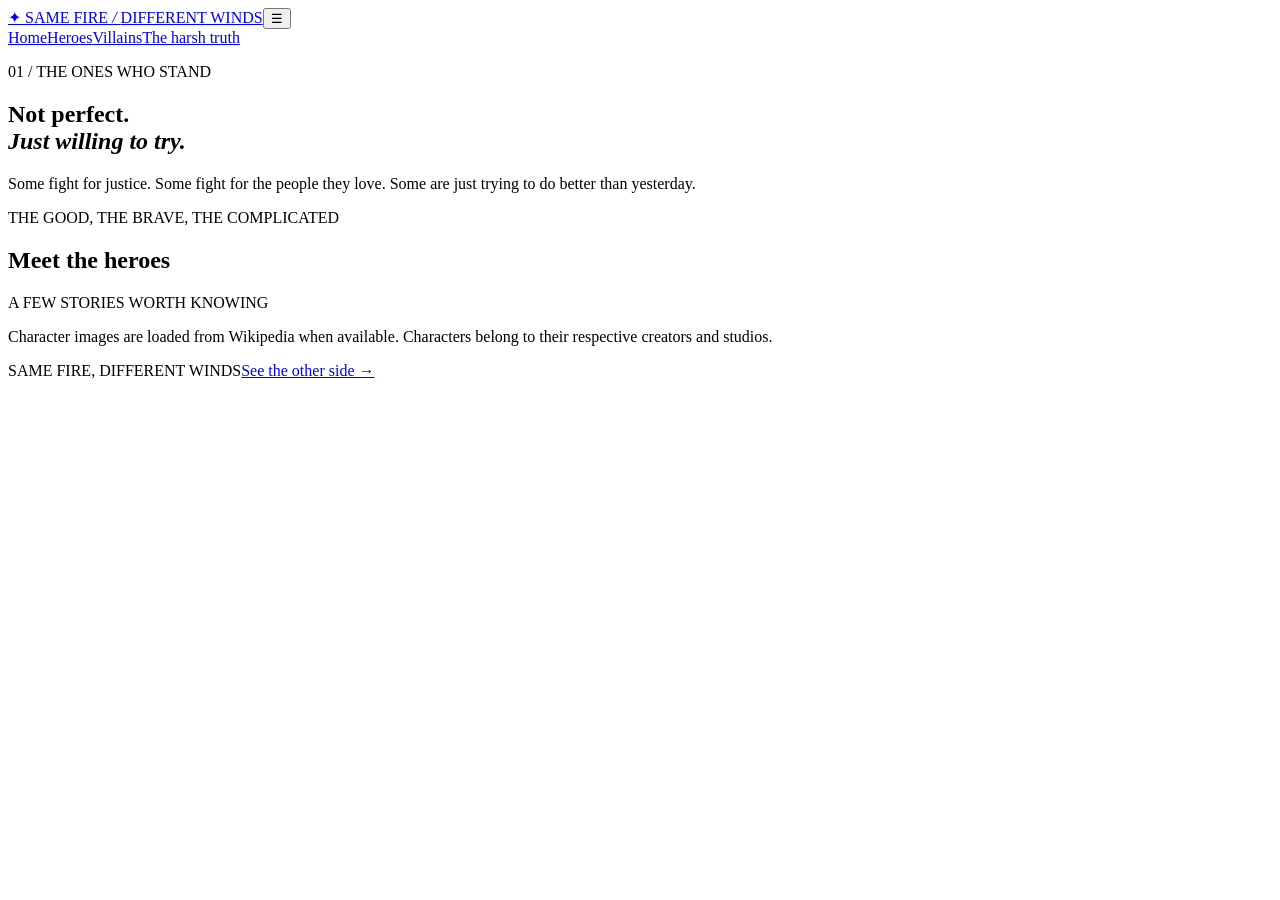
==== heroes.html @ 7c14b3ae "Build cinematic heroes, villains and truth website" ====
<!doctype html>
<html lang="en"><head><meta charset="utf-8"><meta name="viewport" content="width=device-width,initial-scale=1"><meta name="description" content="Meet the heroes and understand what drives them."><title>Heroes — Same Fire, Different Winds</title><link rel="stylesheet" href="styles.css"></head>
<body><header class="site-header"><a class="brand" href="index.html"><span class="brand-mark">✦</span> SAME FIRE <i> / </i> DIFFERENT WINDS</a><button class="menu-toggle" aria-label="Toggle menu" aria-expanded="false">☰</button><nav class="nav"><a href="index.html">Home</a><a class="active" href="heroes.html">Heroes</a><a href="villains.html">Villains</a><a href="truth.html">The harsh truth</a></nav></header>
<main><section class="page-hero heroes-theme"><p class="eyebrow">01 / THE ONES WHO STAND</p><h1>Not perfect.<br><em>Just willing to try.</em></h1><p>Some fight for justice. Some fight for the people they love. Some are just trying to do better than yesterday.</p></section>
<section class="catalog"><div class="catalog-top"><div><p class="eyebrow">THE GOOD, THE BRAVE, THE COMPLICATED</p><h2>Meet the heroes</h2></div><span class="catalog-count">A FEW STORIES WORTH KNOWING</span></div><div class="character-grid" id="hero-grid"></div><p class="image-note">Character images are loaded from Wikipedia when available. Characters belong to their respective creators and studios.</p></section></main>
<footer><span>SAME FIRE, DIFFERENT WINDS</span><a href="villains.html">See the other side →</a></footer><script src="script.js"></script></body></html>
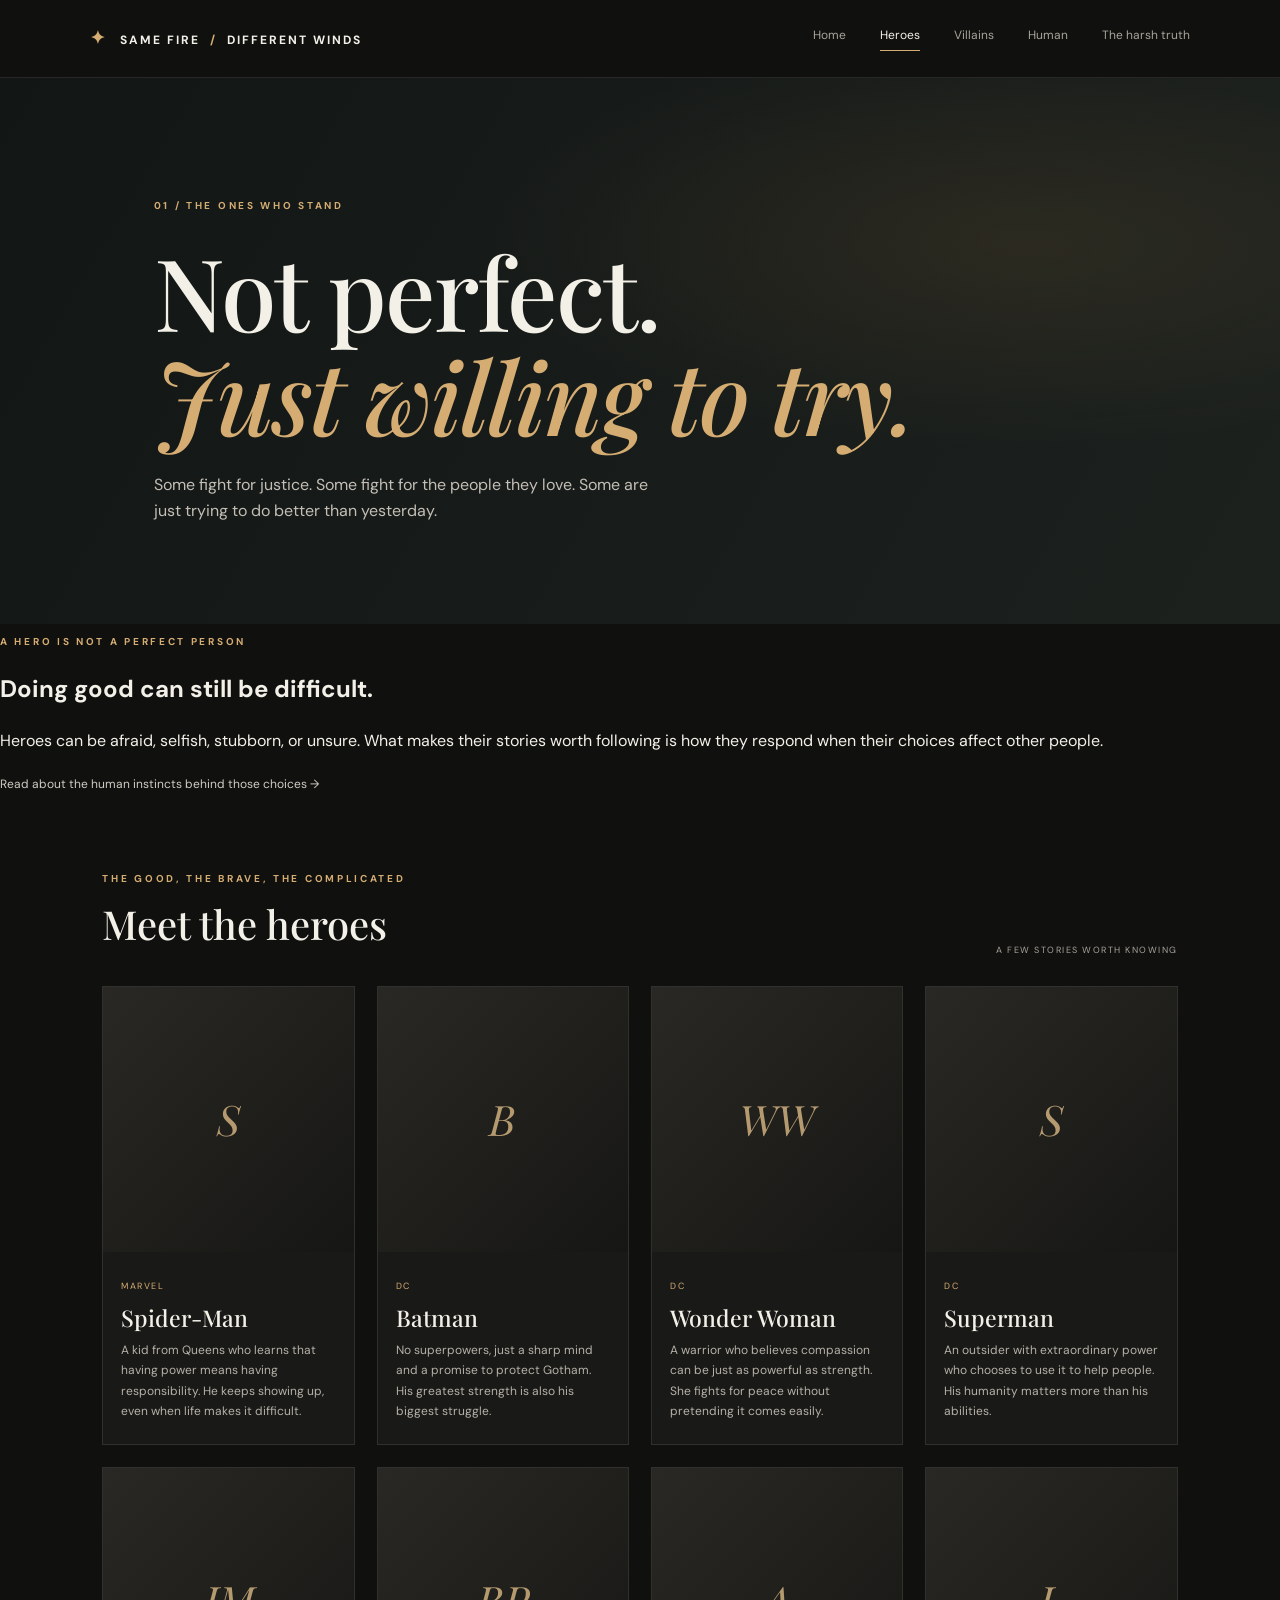
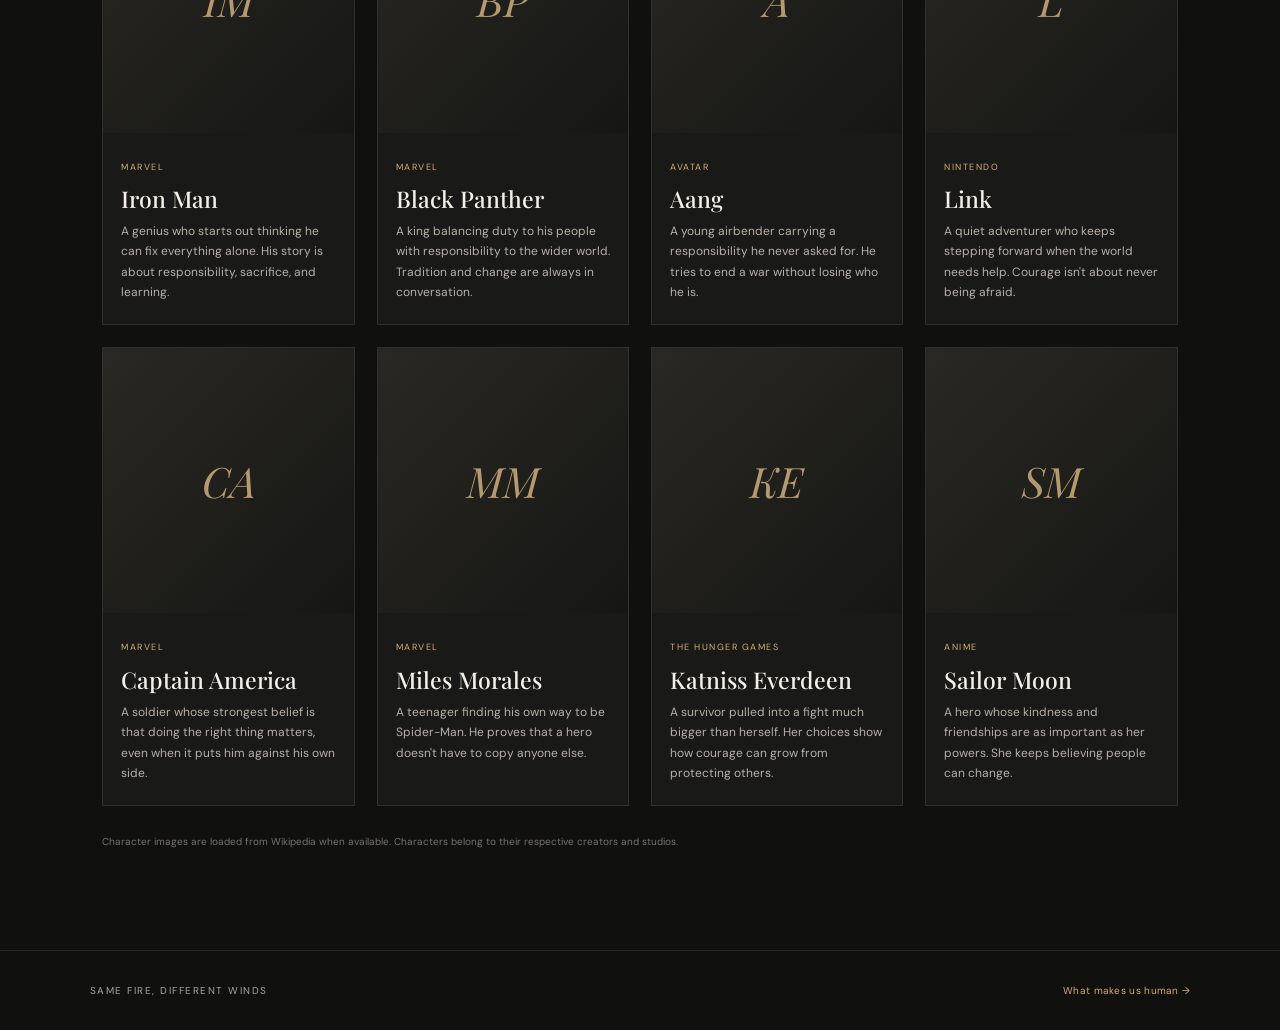
==== commit 91e1c1eb: "Expand heroes page and navigation" ====
--- a/heroes.html
+++ b/heroes.html
@@ -1,6 +1,6 @@
 <!doctype html>
 <html lang="en"><head><meta charset="utf-8"><meta name="viewport" content="width=device-width,initial-scale=1"><meta name="description" content="Meet the heroes and understand what drives them."><title>Heroes — Same Fire, Different Winds</title><link rel="stylesheet" href="styles.css"></head>
-<body><header class="site-header"><a class="brand" href="index.html"><span class="brand-mark">✦</span> SAME FIRE <i> / </i> DIFFERENT WINDS</a><button class="menu-toggle" aria-label="Toggle menu" aria-expanded="false">☰</button><nav class="nav"><a href="index.html">Home</a><a class="active" href="heroes.html">Heroes</a><a href="villains.html">Villains</a><a href="truth.html">The harsh truth</a></nav></header>
-<main><section class="page-hero heroes-theme"><p class="eyebrow">01 / THE ONES WHO STAND</p><h1>Not perfect.<br><em>Just willing to try.</em></h1><p>Some fight for justice. Some fight for the people they love. Some are just trying to do better than yesterday.</p></section>
+<body><header class="site-header"><a class="brand" href="index.html"><span class="brand-mark">✦</span> SAME FIRE <i> / </i> DIFFERENT WINDS</a><button class="menu-toggle" aria-label="Toggle menu" aria-expanded="false">☰</button><nav class="nav"><a href="index.html">Home</a><a class="active" href="heroes.html">Heroes</a><a href="villains.html">Villains</a><a href="human.html">Human</a><a href="truth.html">The harsh truth</a></nav></header>
+<main><section class="page-hero heroes-theme"><p class="eyebrow">01 / THE ONES WHO STAND</p><h1>Not perfect.<br><em>Just willing to try.</em></h1><p>Some fight for justice. Some fight for the people they love. Some are just trying to do better than yesterday.</p></section><section class="page-intro-note"><p class="eyebrow">A HERO IS NOT A PERFECT PERSON</p><h2>Doing good can still be difficult.</h2><p>Heroes can be afraid, selfish, stubborn, or unsure. What makes their stories worth following is how they respond when their choices affect other people.</p><a class="text-link" href="human.html">Read about the human instincts behind those choices →</a></section>
 <section class="catalog"><div class="catalog-top"><div><p class="eyebrow">THE GOOD, THE BRAVE, THE COMPLICATED</p><h2>Meet the heroes</h2></div><span class="catalog-count">A FEW STORIES WORTH KNOWING</span></div><div class="character-grid" id="hero-grid"></div><p class="image-note">Character images are loaded from Wikipedia when available. Characters belong to their respective creators and studios.</p></section></main>
-<footer><span>SAME FIRE, DIFFERENT WINDS</span><a href="villains.html">See the other side →</a></footer><script src="script.js"></script></body></html>+<footer><span>SAME FIRE, DIFFERENT WINDS</span><a href="human.html">What makes us human →</a></footer><script src="script.js"></script></body></html>
--- a/styles.css
+++ b/styles.css
@@ -0,0 +1,2 @@
+@import url('https://fonts.googleapis.com/css2?family=DM+Sans:wght@400;500;600;700&family=Playfair+Display:ital,wght@0,500;0,600;0,700;1,500;1,600&display=swap');
+:root{--bg:#10100f;--panel:#191917;--ink:#f3f0e8;--muted:#a8a49b;--gold:#d5ad73;--red:#bd6a5b;--line:#ffffff19;--serif:'Playfair Display',Georgia,serif;--sans:'DM Sans',Arial,sans-serif}*{box-sizing:border-box}html{scroll-behavior:smooth}body{margin:0;background:var(--bg);color:var(--ink);font-family:var(--sans);line-height:1.6}a{color:inherit;text-decoration:none}.site-header{height:78px;padding:0 7vw;display:flex;align-items:center;justify-content:space-between;border-bottom:1px solid var(--line);position:relative;z-index:5;background:#10100feF}.brand{font-size:12px;letter-spacing:2px;font-weight:700}.brand i{color:var(--gold);font-style:normal;padding:0 5px}.brand-mark{color:var(--gold);font-size:18px;margin-right:8px}.nav{display:flex;gap:34px}.nav a{font-size:12px;color:var(--muted);transition:.2s}.nav a:hover,.nav a.active{color:var(--ink)}.nav a.active:after{content:'';display:block;height:1px;background:var(--gold);margin-top:5px}.menu-toggle{display:none;background:none;border:0;color:var(--ink);font-size:22px}.hero-home{min-height:660px;padding:130px 12vw 75px;position:relative;overflow:hidden;background:radial-gradient(ellipse at 75% 35%,#59452a33,transparent 36%),linear-gradient(115deg,#10100f 35%,#1b1915 100%)}.hero-glow{position:absolute;width:450px;height:450px;border-radius:50%;right:9%;top:12%;background:#d7a35b0b;filter:blur(20px)}.eyebrow{font-size:10px;letter-spacing:2.7px;color:var(--gold);font-weight:700}.hero-home h1,.page-hero h1,.truth-hero h1{font:500 clamp(54px,8vw,100px)/1.04 var(--serif);letter-spacing:-2px;margin:25px 0}.hero-home h1 em,.page-hero h1 em,.truth-hero h1 em,.closing-strip h2 em,.final-thought h2 em{color:var(--gold);font-weight:500}.intro{font-size:16px;color:#c0bcb3;max-width:470px}.actions{display:flex;align-items:center;gap:30px;margin-top:36px}.btn{display:inline-flex;align-items:center;gap:25px;padding:14px 20px;font-size:11px;letter-spacing:.5px;font-weight:700;transition:.2s}.btn-light{background:var(--ink);color:#151412}.btn-light:hover{background:var(--gold);transform:translateY(-2px)}.text-link{font-size:12px;color:#d1ccc2}.text-link span{color:var(--gold);margin-left:7px}.quote-line{margin-top:100px;padding-top:20px;border-top:1px solid var(--line);font:italic 17px var(--serif);color:#c6c0b5;max-width:660px}.quote-line span{color:var(--gold);font-size:24px}.split-section{display:grid;grid-template-columns:1fr 1fr;min-height:360px}.side-card{display:flex;align-items:end;padding:55px 10vw 55px 12vw;min-height:360px;transition:.3s}.side-card:hover{filter:brightness(1.2)}.hero-card{background:linear-gradient(90deg,#171e20e8,#171e2070),url('https://images.unsplash.com/photo-1519608487953-e999c86e7455?auto=format&fit=crop&w=1200&q=80') center/cover}.villain-card{background:linear-gradient(90deg,#241716e8,#24171670),url('https://images.unsplash.com/photo-1518709268805-4e9042af9f23?auto=format&fit=crop&w=1200&q=80') center/cover}.side-card-content h2,.catalog-top h2{font:500 48px var(--serif);margin:8px 0}.side-card-content p{color:#c6c1b8;font-size:13px;max-width:260px}.card-arrow{display:inline-block;color:var(--gold);font-size:11px;margin-top:18px}.closing-strip{text-align:center;padding:100px 20px;background:#171613}.closing-strip h2{font:500 clamp(34px,5vw,54px)/1.2 var(--serif);margin:18px 0 30px}.btn-outline{border:1px solid #8c806b;color:var(--ink)}.btn-outline:hover{background:#ffffff12}footer{min-height:80px;padding:25px 7vw;display:flex;justify-content:space-between;align-items:center;border-top:1px solid var(--line);font-size:10px;letter-spacing:1.5px;color:var(--muted)}footer a{color:var(--gold);letter-spacing:.3px}.page-hero{padding:110px 12vw 85px;min-height:430px}.page-hero p:not(.eyebrow){max-width:520px;color:#c4bfb6}.heroes-theme{background:radial-gradient(ellipse at 80% 30%,#a17b3b22,transparent 38%),linear-gradient(120deg,#121615,#1c211e)}.villains-theme{background:radial-gradient(ellipse at 80% 30%,#a34c3d26,transparent 38%),linear-gradient(120deg,#171211,#241715)}.catalog{padding:65px 8vw 90px}.catalog-top{display:flex;justify-content:space-between;align-items:end;margin-bottom:28px}.catalog-top h2{font-size:40px}.catalog-count{font-size:9px;letter-spacing:1.5px;color:var(--muted)}.character-grid{display:grid;grid-template-columns:repeat(4,minmax(0,1fr));gap:22px}.character-card{background:var(--panel);border:1px solid var(--line);overflow:hidden;transition:transform .25s,border-color .25s}.character-card:hover{transform:translateY(-5px);border-color:#c9a36c88}.character-image{height:265px;background:linear-gradient(135deg,#292824,#161614);position:relative;overflow:hidden}.character-image img{width:100%;height:100%;object-fit:cover;display:block;filter:saturate(.78);transition:transform .5s}.character-card:hover img{transform:scale(1.04)}.image-fallback{height:100%;display:grid;place-items:center;font:italic 42px var(--serif);color:#b59a70}.character-copy{padding:19px 18px 22px}.character-copy h3{font:500 23px var(--serif);margin:0 0 7px}.character-copy p{font-size:12px;color:#b6b1a8;line-height:1.7;margin:0}.character-tag{display:inline-block;margin-bottom:9px;color:var(--gold);font-size:9px;letter-spacing:1.5px;text-transform:uppercase}.image-note{font-size:10px;color:#77736b;margin-top:28px}.truth-hero{padding:120px 12vw 100px;background:radial-gradient(ellipse at 80% 25%,#a9874a20,transparent 40%),#151411}.truth-hero h1{font-size:clamp(52px,7vw,86px)}.truth-content{padding:75px 12vw 100px}.big-quote{text-align:center;padding:25px 0 70px;border-bottom:1px solid var(--line)}.big-quote>span{color:var(--gold);font:50px var(--serif)}.big-quote h2{font:500 clamp(26px,4vw,43px)/1.35 var(--serif)}.big-quote h2 em{color:var(--gold);font-weight:500}.truth-columns{display:grid;grid-template-columns:1fr 1fr;gap:70px;padding:65px 0}.truth-columns article+article{border-left:1px solid var(--line);padding-left:55px}.truth-columns h3{font:500 27px var(--serif);margin:10px 0}.truth-columns article>p:last-child,.final-thought>p:not(.eyebrow){color:#b9b4aa;font-size:13px;max-width:440px}.final-thought{text-align:center;padding:65px 20px;background:#1b1915}.final-thought h2{font:500 clamp(30px,4.5vw,48px)/1.3 var(--serif);margin:15px 0}.final-thought>p:not(.eyebrow){margin:0 auto 28px}.final-thought .btn{margin-top:12px}@media(max-width:900px){.character-grid{grid-template-columns:repeat(2,minmax(0,1fr))}.side-card{padding-left:8vw}.site-header{padding:0 5vw}}@media(max-width:600px){.site-header{height:68px}.brand{font-size:10px;letter-spacing:1px}.menu-toggle{display:block}.nav{display:none;position:absolute;top:68px;left:0;right:0;background:#151513;padding:20px 6vw;flex-direction:column;gap:18px;border-bottom:1px solid var(--line)}.nav.open{display:flex}.hero-home{padding:100px 8vw 55px;min-height:620px}.hero-home h1{font-size:58px}.quote-line{margin-top:75px;font-size:15px}.split-section{grid-template-columns:1fr}.side-card{min-height:270px;padding:35px 9vw}.closing-strip{padding:75px 20px}.page-hero{padding:85px 8vw 65px;min-height:380px}.page-hero h1{font-size:56px}.catalog{padding:50px 6vw 65px}.catalog-top{display:block}.catalog-count{display:block;margin-top:10px}.character-grid{gap:12px}.character-image{height:210px}.character-copy{padding:14px 12px 17px}.character-copy h3{font-size:19px}.character-copy p{font-size:11px}.truth-hero{padding:90px 8vw 75px}.truth-content{padding:50px 7vw 70px}.truth-columns{grid-template-columns:1fr;gap:35px;padding:45px 0}.truth-columns article+article{border-left:0;border-top:1px solid var(--line);padding:30px 0 0}.big-quote{padding-bottom:45px}footer{gap:15px;flex-wrap:wrap;font-size:9px}}
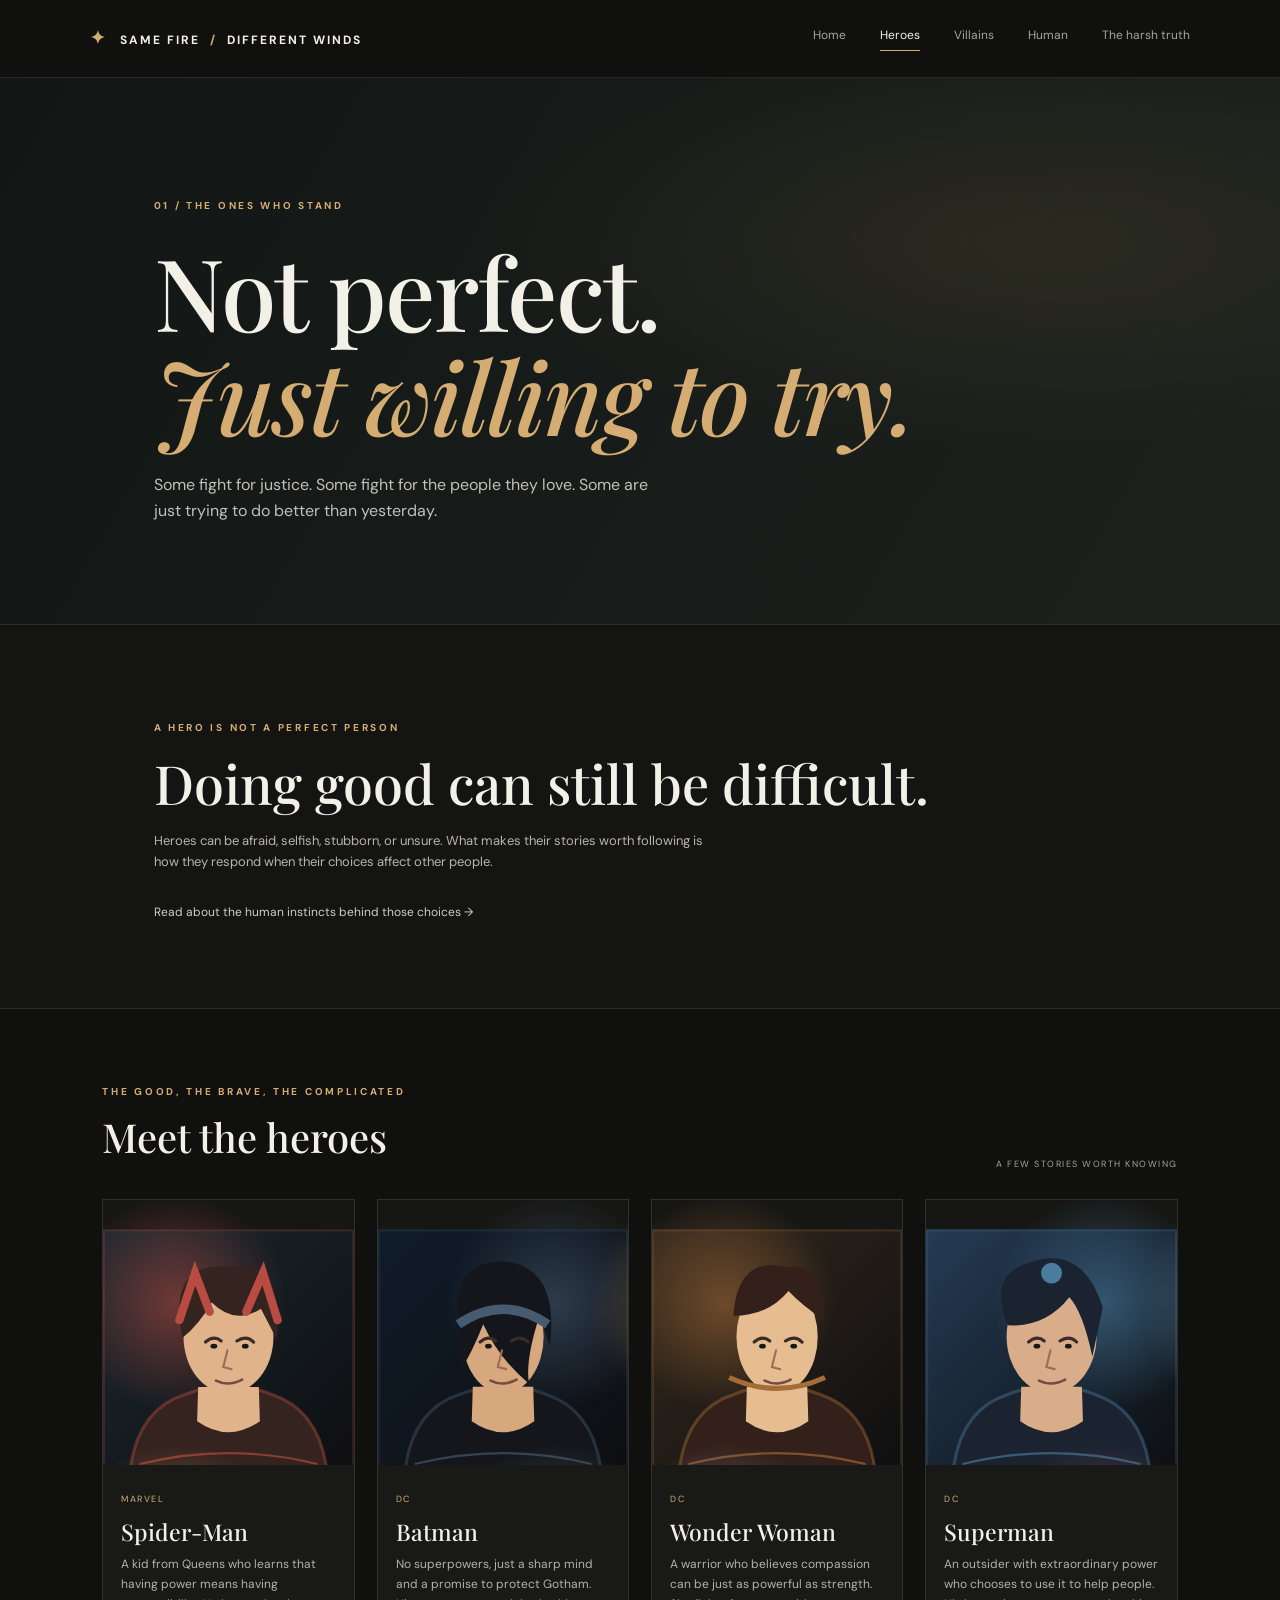
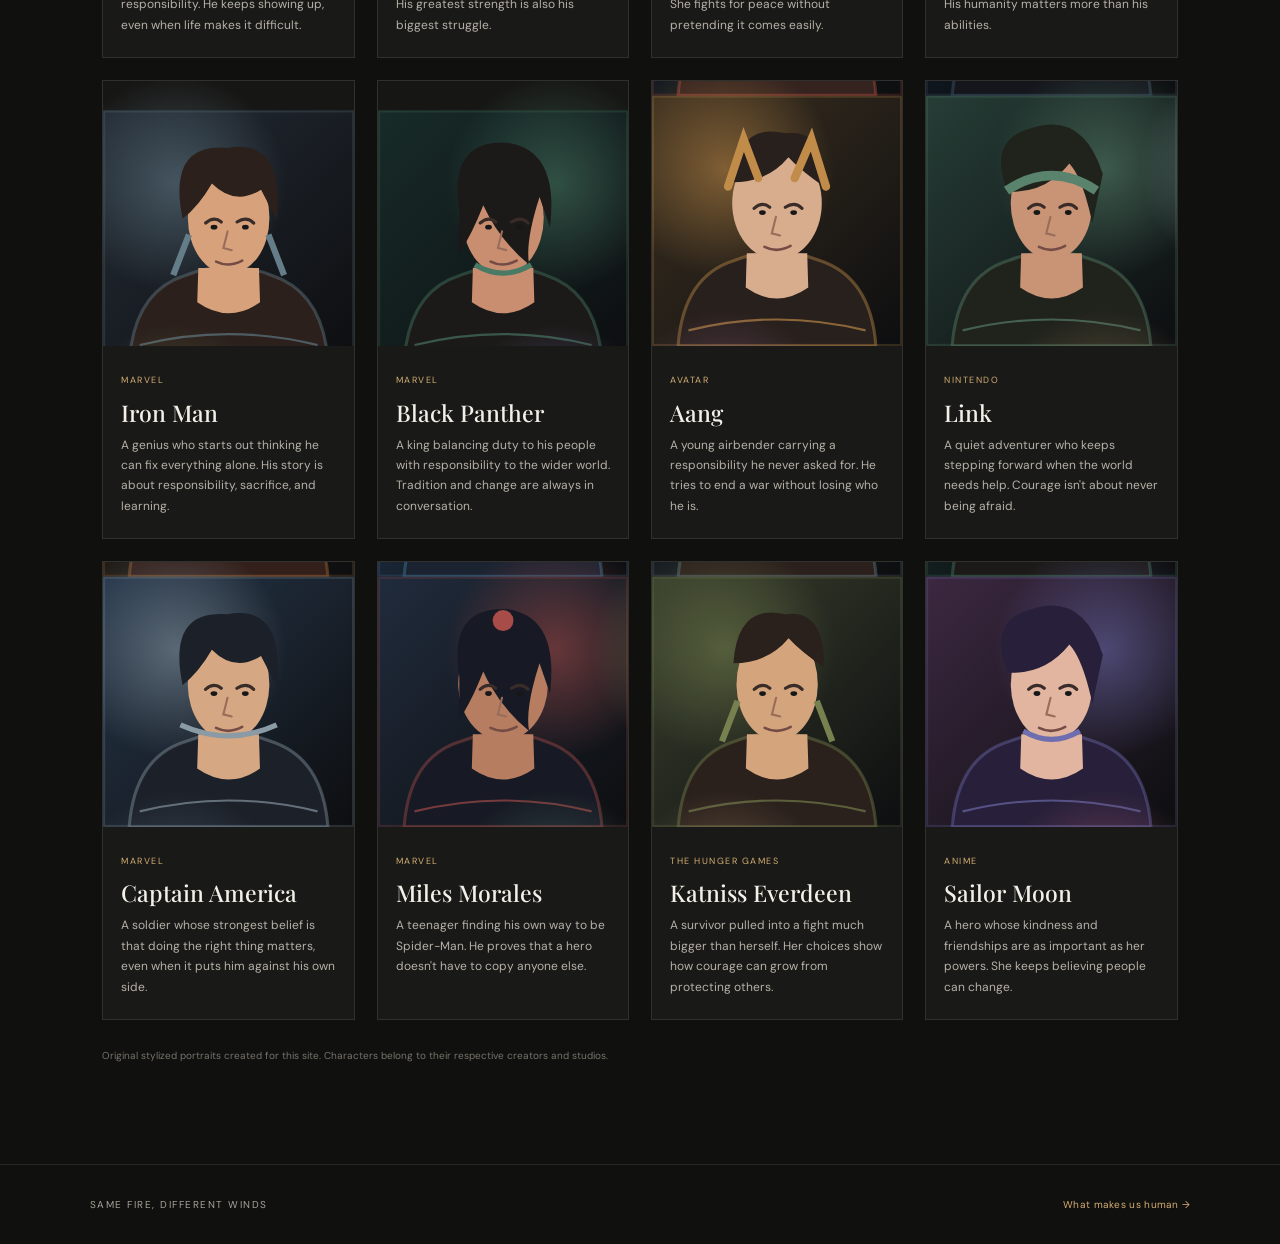
==== commit b81e9a93: "Credit original character portrait artwork" ====
--- a/heroes.html
+++ b/heroes.html
@@ -2,5 +2,5 @@
 <html lang="en"><head><meta charset="utf-8"><meta name="viewport" content="width=device-width,initial-scale=1"><meta name="description" content="Meet the heroes and understand what drives them."><title>Heroes — Same Fire, Different Winds</title><link rel="stylesheet" href="styles.css"></head>
 <body><header class="site-header"><a class="brand" href="index.html"><span class="brand-mark">✦</span> SAME FIRE <i> / </i> DIFFERENT WINDS</a><button class="menu-toggle" aria-label="Toggle menu" aria-expanded="false">☰</button><nav class="nav"><a href="index.html">Home</a><a class="active" href="heroes.html">Heroes</a><a href="villains.html">Villains</a><a href="human.html">Human</a><a href="truth.html">The harsh truth</a></nav></header>
 <main><section class="page-hero heroes-theme"><p class="eyebrow">01 / THE ONES WHO STAND</p><h1>Not perfect.<br><em>Just willing to try.</em></h1><p>Some fight for justice. Some fight for the people they love. Some are just trying to do better than yesterday.</p></section><section class="page-intro-note"><p class="eyebrow">A HERO IS NOT A PERFECT PERSON</p><h2>Doing good can still be difficult.</h2><p>Heroes can be afraid, selfish, stubborn, or unsure. What makes their stories worth following is how they respond when their choices affect other people.</p><a class="text-link" href="human.html">Read about the human instincts behind those choices →</a></section>
-<section class="catalog"><div class="catalog-top"><div><p class="eyebrow">THE GOOD, THE BRAVE, THE COMPLICATED</p><h2>Meet the heroes</h2></div><span class="catalog-count">A FEW STORIES WORTH KNOWING</span></div><div class="character-grid" id="hero-grid"></div><p class="image-note">Character images are loaded from Wikipedia when available. Characters belong to their respective creators and studios.</p></section></main>
+<section class="catalog"><div class="catalog-top"><div><p class="eyebrow">THE GOOD, THE BRAVE, THE COMPLICATED</p><h2>Meet the heroes</h2></div><span class="catalog-count">A FEW STORIES WORTH KNOWING</span></div><div class="character-grid" id="hero-grid"></div><p class="image-note">Original stylized portraits created for this site. Characters belong to their respective creators and studios.</p></section></main>
 <footer><span>SAME FIRE, DIFFERENT WINDS</span><a href="human.html">What makes us human →</a></footer><script src="script.js"></script></body></html>
--- a/styles.css
+++ b/styles.css
@@ -1,2 +1,22 @@
 @import url('https://fonts.googleapis.com/css2?family=DM+Sans:wght@400;500;600;700&family=Playfair+Display:ital,wght@0,500;0,600;0,700;1,500;1,600&display=swap');
-:root{--bg:#10100f;--panel:#191917;--ink:#f3f0e8;--muted:#a8a49b;--gold:#d5ad73;--red:#bd6a5b;--line:#ffffff19;--serif:'Playfair Display',Georgia,serif;--sans:'DM Sans',Arial,sans-serif}*{box-sizing:border-box}html{scroll-behavior:smooth}body{margin:0;background:var(--bg);color:var(--ink);font-family:var(--sans);line-height:1.6}a{color:inherit;text-decoration:none}.site-header{height:78px;padding:0 7vw;display:flex;align-items:center;justify-content:space-between;border-bottom:1px solid var(--line);position:relative;z-index:5;background:#10100feF}.brand{font-size:12px;letter-spacing:2px;font-weight:700}.brand i{color:var(--gold);font-style:normal;padding:0 5px}.brand-mark{color:var(--gold);font-size:18px;margin-right:8px}.nav{display:flex;gap:34px}.nav a{font-size:12px;color:var(--muted);transition:.2s}.nav a:hover,.nav a.active{color:var(--ink)}.nav a.active:after{content:'';display:block;height:1px;background:var(--gold);margin-top:5px}.menu-toggle{display:none;background:none;border:0;color:var(--ink);font-size:22px}.hero-home{min-height:660px;padding:130px 12vw 75px;position:relative;overflow:hidden;background:radial-gradient(ellipse at 75% 35%,#59452a33,transparent 36%),linear-gradient(115deg,#10100f 35%,#1b1915 100%)}.hero-glow{position:absolute;width:450px;height:450px;border-radius:50%;right:9%;top:12%;background:#d7a35b0b;filter:blur(20px)}.eyebrow{font-size:10px;letter-spacing:2.7px;color:var(--gold);font-weight:700}.hero-home h1,.page-hero h1,.truth-hero h1{font:500 clamp(54px,8vw,100px)/1.04 var(--serif);letter-spacing:-2px;margin:25px 0}.hero-home h1 em,.page-hero h1 em,.truth-hero h1 em,.closing-strip h2 em,.final-thought h2 em{color:var(--gold);font-weight:500}.intro{font-size:16px;color:#c0bcb3;max-width:470px}.actions{display:flex;align-items:center;gap:30px;margin-top:36px}.btn{display:inline-flex;align-items:center;gap:25px;padding:14px 20px;font-size:11px;letter-spacing:.5px;font-weight:700;transition:.2s}.btn-light{background:var(--ink);color:#151412}.btn-light:hover{background:var(--gold);transform:translateY(-2px)}.text-link{font-size:12px;color:#d1ccc2}.text-link span{color:var(--gold);margin-left:7px}.quote-line{margin-top:100px;padding-top:20px;border-top:1px solid var(--line);font:italic 17px var(--serif);color:#c6c0b5;max-width:660px}.quote-line span{color:var(--gold);font-size:24px}.split-section{display:grid;grid-template-columns:1fr 1fr;min-height:360px}.side-card{display:flex;align-items:end;padding:55px 10vw 55px 12vw;min-height:360px;transition:.3s}.side-card:hover{filter:brightness(1.2)}.hero-card{background:linear-gradient(90deg,#171e20e8,#171e2070),url('https://images.unsplash.com/photo-1519608487953-e999c86e7455?auto=format&fit=crop&w=1200&q=80') center/cover}.villain-card{background:linear-gradient(90deg,#241716e8,#24171670),url('https://images.unsplash.com/photo-1518709268805-4e9042af9f23?auto=format&fit=crop&w=1200&q=80') center/cover}.side-card-content h2,.catalog-top h2{font:500 48px var(--serif);margin:8px 0}.side-card-content p{color:#c6c1b8;font-size:13px;max-width:260px}.card-arrow{display:inline-block;color:var(--gold);font-size:11px;margin-top:18px}.closing-strip{text-align:center;padding:100px 20px;background:#171613}.closing-strip h2{font:500 clamp(34px,5vw,54px)/1.2 var(--serif);margin:18px 0 30px}.btn-outline{border:1px solid #8c806b;color:var(--ink)}.btn-outline:hover{background:#ffffff12}footer{min-height:80px;padding:25px 7vw;display:flex;justify-content:space-between;align-items:center;border-top:1px solid var(--line);font-size:10px;letter-spacing:1.5px;color:var(--muted)}footer a{color:var(--gold);letter-spacing:.3px}.page-hero{padding:110px 12vw 85px;min-height:430px}.page-hero p:not(.eyebrow){max-width:520px;color:#c4bfb6}.heroes-theme{background:radial-gradient(ellipse at 80% 30%,#a17b3b22,transparent 38%),linear-gradient(120deg,#121615,#1c211e)}.villains-theme{background:radial-gradient(ellipse at 80% 30%,#a34c3d26,transparent 38%),linear-gradient(120deg,#171211,#241715)}.catalog{padding:65px 8vw 90px}.catalog-top{display:flex;justify-content:space-between;align-items:end;margin-bottom:28px}.catalog-top h2{font-size:40px}.catalog-count{font-size:9px;letter-spacing:1.5px;color:var(--muted)}.character-grid{display:grid;grid-template-columns:repeat(4,minmax(0,1fr));gap:22px}.character-card{background:var(--panel);border:1px solid var(--line);overflow:hidden;transition:transform .25s,border-color .25s}.character-card:hover{transform:translateY(-5px);border-color:#c9a36c88}.character-image{height:265px;background:linear-gradient(135deg,#292824,#161614);position:relative;overflow:hidden}.character-image img{width:100%;height:100%;object-fit:cover;display:block;filter:saturate(.78);transition:transform .5s}.character-card:hover img{transform:scale(1.04)}.image-fallback{height:100%;display:grid;place-items:center;font:italic 42px var(--serif);color:#b59a70}.character-copy{padding:19px 18px 22px}.character-copy h3{font:500 23px var(--serif);margin:0 0 7px}.character-copy p{font-size:12px;color:#b6b1a8;line-height:1.7;margin:0}.character-tag{display:inline-block;margin-bottom:9px;color:var(--gold);font-size:9px;letter-spacing:1.5px;text-transform:uppercase}.image-note{font-size:10px;color:#77736b;margin-top:28px}.truth-hero{padding:120px 12vw 100px;background:radial-gradient(ellipse at 80% 25%,#a9874a20,transparent 40%),#151411}.truth-hero h1{font-size:clamp(52px,7vw,86px)}.truth-content{padding:75px 12vw 100px}.big-quote{text-align:center;padding:25px 0 70px;border-bottom:1px solid var(--line)}.big-quote>span{color:var(--gold);font:50px var(--serif)}.big-quote h2{font:500 clamp(26px,4vw,43px)/1.35 var(--serif)}.big-quote h2 em{color:var(--gold);font-weight:500}.truth-columns{display:grid;grid-template-columns:1fr 1fr;gap:70px;padding:65px 0}.truth-columns article+article{border-left:1px solid var(--line);padding-left:55px}.truth-columns h3{font:500 27px var(--serif);margin:10px 0}.truth-columns article>p:last-child,.final-thought>p:not(.eyebrow){color:#b9b4aa;font-size:13px;max-width:440px}.final-thought{text-align:center;padding:65px 20px;background:#1b1915}.final-thought h2{font:500 clamp(30px,4.5vw,48px)/1.3 var(--serif);margin:15px 0}.final-thought>p:not(.eyebrow){margin:0 auto 28px}.final-thought .btn{margin-top:12px}@media(max-width:900px){.character-grid{grid-template-columns:repeat(2,minmax(0,1fr))}.side-card{padding-left:8vw}.site-header{padding:0 5vw}}@media(max-width:600px){.site-header{height:68px}.brand{font-size:10px;letter-spacing:1px}.menu-toggle{display:block}.nav{display:none;position:absolute;top:68px;left:0;right:0;background:#151513;padding:20px 6vw;flex-direction:column;gap:18px;border-bottom:1px solid var(--line)}.nav.open{display:flex}.hero-home{padding:100px 8vw 55px;min-height:620px}.hero-home h1{font-size:58px}.quote-line{margin-top:75px;font-size:15px}.split-section{grid-template-columns:1fr}.side-card{min-height:270px;padding:35px 9vw}.closing-strip{padding:75px 20px}.page-hero{padding:85px 8vw 65px;min-height:380px}.page-hero h1{font-size:56px}.catalog{padding:50px 6vw 65px}.catalog-top{display:block}.catalog-count{display:block;margin-top:10px}.character-grid{gap:12px}.character-image{height:210px}.character-copy{padding:14px 12px 17px}.character-copy h3{font-size:19px}.character-copy p{font-size:11px}.truth-hero{padding:90px 8vw 75px}.truth-content{padding:50px 7vw 70px}.truth-columns{grid-template-columns:1fr;gap:35px;padding:45px 0}.truth-columns article+article{border-left:0;border-top:1px solid var(--line);padding:30px 0 0}.big-quote{padding-bottom:45px}footer{gap:15px;flex-wrap:wrap;font-size:9px}}+:root{--bg:#10100f;--panel:#191917;--ink:#f3f0e8;--muted:#a8a49b;--gold:#d5ad73;--red:#bd6a5b;--line:#ffffff19;--serif:'Playfair Display',Georgia,serif;--sans:'DM Sans',Arial,sans-serif}*{box-sizing:border-box}html{scroll-behavior:smooth}body{margin:0;background:var(--bg);color:var(--ink);font-family:var(--sans);line-height:1.6}a{color:inherit;text-decoration:none}.site-header{height:78px;padding:0 7vw;display:flex;align-items:center;justify-content:space-between;border-bottom:1px solid var(--line);position:relative;z-index:5;background:#10100feF}.brand{font-size:12px;letter-spacing:2px;font-weight:700}.brand i{color:var(--gold);font-style:normal;padding:0 5px}.brand-mark{color:var(--gold);font-size:18px;margin-right:8px}.nav{display:flex;gap:34px}.nav a{font-size:12px;color:var(--muted);transition:.2s}.nav a:hover,.nav a.active{color:var(--ink)}.nav a.active:after{content:'';display:block;height:1px;background:var(--gold);margin-top:5px}.menu-toggle{display:none;background:none;border:0;color:var(--ink);font-size:22px}.hero-home{min-height:660px;padding:130px 12vw 75px;position:relative;overflow:hidden;background:radial-gradient(ellipse at 75% 35%,#59452a33,transparent 36%),linear-gradient(115deg,#10100f 35%,#1b1915 100%)}.hero-glow{position:absolute;width:450px;height:450px;border-radius:50%;right:9%;top:12%;background:#d7a35b0b;filter:blur(20px)}.eyebrow{font-size:10px;letter-spacing:2.7px;color:var(--gold);font-weight:700}.hero-home h1,.page-hero h1,.truth-hero h1{font:500 clamp(54px,8vw,100px)/1.04 var(--serif);letter-spacing:-2px;margin:25px 0}.hero-home h1 em,.page-hero h1 em,.truth-hero h1 em,.closing-strip h2 em,.final-thought h2 em{color:var(--gold);font-weight:500}.intro{font-size:16px;color:#c0bcb3;max-width:470px}.actions{display:flex;align-items:center;gap:30px;margin-top:36px}.btn{display:inline-flex;align-items:center;gap:25px;padding:14px 20px;font-size:11px;letter-spacing:.5px;font-weight:700;transition:.2s}.btn-light{background:var(--ink);color:#151412}.btn-light:hover{background:var(--gold);transform:translateY(-2px)}.text-link{font-size:12px;color:#d1ccc2}.text-link span{color:var(--gold);margin-left:7px}.quote-line{margin-top:100px;padding-top:20px;border-top:1px solid var(--line);font:italic 17px var(--serif);color:#c6c0b5;max-width:660px}.quote-line span{color:var(--gold);font-size:24px}.split-section{display:grid;grid-template-columns:1fr 1fr;min-height:360px}.side-card{display:flex;align-items:end;padding:55px 10vw 55px 12vw;min-height:360px;transition:.3s}.side-card:hover{filter:brightness(1.2)}.hero-card{background:linear-gradient(90deg,#171e20e8,#171e2070),url('https://images.unsplash.com/photo-1519608487953-e999c86e7455?auto=format&fit=crop&w=1200&q=80') center/cover}.villain-card{background:linear-gradient(90deg,#241716e8,#24171670),url('https://images.unsplash.com/photo-1518709268805-4e9042af9f23?auto=format&fit=crop&w=1200&q=80') center/cover}.side-card-content h2,.catalog-top h2{font:500 48px var(--serif);margin:8px 0}.side-card-content p{color:#c6c1b8;font-size:13px;max-width:260px}.card-arrow{display:inline-block;color:var(--gold);font-size:11px;margin-top:18px}.closing-strip{text-align:center;padding:100px 20px;background:#171613}.closing-strip h2{font:500 clamp(34px,5vw,54px)/1.2 var(--serif);margin:18px 0 30px}.btn-outline{border:1px solid #8c806b;color:var(--ink)}.btn-outline:hover{background:#ffffff12}footer{min-height:80px;padding:25px 7vw;display:flex;justify-content:space-between;align-items:center;border-top:1px solid var(--line);font-size:10px;letter-spacing:1.5px;color:var(--muted)}footer a{color:var(--gold);letter-spacing:.3px}.page-hero{padding:110px 12vw 85px;min-height:430px}.page-hero p:not(.eyebrow){max-width:520px;color:#c4bfb6}.heroes-theme{background:radial-gradient(ellipse at 80% 30%,#a17b3b22,transparent 38%),linear-gradient(120deg,#121615,#1c211e)}.villains-theme{background:radial-gradient(ellipse at 80% 30%,#a34c3d26,transparent 38%),linear-gradient(120deg,#171211,#241715)}.catalog{padding:65px 8vw 90px}.catalog-top{display:flex;justify-content:space-between;align-items:end;margin-bottom:28px}.catalog-top h2{font-size:40px}.catalog-count{font-size:9px;letter-spacing:1.5px;color:var(--muted)}.character-grid{display:grid;grid-template-columns:repeat(4,minmax(0,1fr));gap:22px}.character-card{background:var(--panel);border:1px solid var(--line);overflow:hidden;transition:transform .25s,border-color .25s}.character-card:hover{transform:translateY(-5px);border-color:#c9a36c88}.character-image{height:265px;background:linear-gradient(135deg,#292824,#161614);position:relative;overflow:hidden}.character-image img{width:100%;height:100%;object-fit:cover;display:block;filter:saturate(.78);transition:transform .5s}.character-card:hover img{transform:scale(1.04)}.image-fallback{height:100%;display:grid;place-items:center;font:italic 42px var(--serif);color:#b59a70}.character-copy{padding:19px 18px 22px}.character-copy h3{font:500 23px var(--serif);margin:0 0 7px}.character-copy p{font-size:12px;color:#b6b1a8;line-height:1.7;margin:0}.character-tag{display:inline-block;margin-bottom:9px;color:var(--gold);font-size:9px;letter-spacing:1.5px;text-transform:uppercase}.image-note{font-size:10px;color:#77736b;margin-top:28px}.truth-hero{padding:120px 12vw 100px;background:radial-gradient(ellipse at 80% 25%,#a9874a20,transparent 40%),#151411}.truth-hero h1{font-size:clamp(52px,7vw,86px)}.truth-content{padding:75px 12vw 100px}.big-quote{text-align:center;padding:25px 0 70px;border-bottom:1px solid var(--line)}.big-quote>span{color:var(--gold);font:50px var(--serif)}.big-quote h2{font:500 clamp(26px,4vw,43px)/1.35 var(--serif)}.big-quote h2 em{color:var(--gold);font-weight:500}.truth-columns{display:grid;grid-template-columns:1fr 1fr;gap:70px;padding:65px 0}.truth-columns article+article{border-left:1px solid var(--line);padding-left:55px}.truth-columns h3{font:500 27px var(--serif);margin:10px 0}.truth-columns article>p:last-child,.final-thought>p:not(.eyebrow){color:#b9b4aa;font-size:13px;max-width:440px}.final-thought{text-align:center;padding:65px 20px;background:#1b1915}.final-thought h2{font:500 clamp(30px,4.5vw,48px)/1.3 var(--serif);margin:15px 0}.final-thought>p:not(.eyebrow){margin:0 auto 28px}.final-thought .btn{margin-top:12px}@media(max-width:900px){.character-grid{grid-template-columns:repeat(2,minmax(0,1fr))}.side-card{padding-left:8vw}.site-header{padding:0 5vw}}@media(max-width:600px){.site-header{height:68px}.brand{font-size:10px;letter-spacing:1px}.menu-toggle{display:block}.nav{display:none;position:absolute;top:68px;left:0;right:0;background:#151513;padding:20px 6vw;flex-direction:column;gap:18px;border-bottom:1px solid var(--line)}.nav.open{display:flex}.hero-home{padding:100px 8vw 55px;min-height:620px}.hero-home h1{font-size:58px}.quote-line{margin-top:75px;font-size:15px}.split-section{grid-template-columns:1fr}.side-card{min-height:270px;padding:35px 9vw}.closing-strip{padding:75px 20px}.page-hero{padding:85px 8vw 65px;min-height:380px}.page-hero h1{font-size:56px}.catalog{padding:50px 6vw 65px}.catalog-top{display:block}.catalog-count{display:block;margin-top:10px}.character-grid{gap:12px}.character-image{height:210px}.character-copy{padding:14px 12px 17px}.character-copy h3{font-size:19px}.character-copy p{font-size:11px}.truth-hero{padding:90px 8vw 75px}.truth-content{padding:50px 7vw 70px}.truth-columns{grid-template-columns:1fr;gap:35px;padding:45px 0}.truth-columns article+article{border-left:0;border-top:1px solid var(--line);padding:30px 0 0}.big-quote{padding-bottom:45px}footer{gap:15px;flex-wrap:wrap;font-size:9px}}
+/* Human page and expanded editorial sections */
+.human-teaser,.page-intro-note{padding:85px 12vw;background:#141513;border-top:1px solid var(--line);border-bottom:1px solid var(--line)}
+.human-teaser h2,.page-intro-note h2{font:500 clamp(34px,5vw,54px)/1.2 var(--serif);margin:15px 0}
+.human-teaser h2 em,.human-feature h2 em,.human-opening h2 em,.human-ending h2 em{color:var(--gold);font-weight:500}
+.human-teaser>p:not(.eyebrow),.page-intro-note>p:not(.eyebrow){color:#b9b4aa;font-size:13px;max-width:560px;margin-bottom:25px}
+.human-hero{padding:115px 12vw 100px;background:radial-gradient(ellipse at 80% 25%,#a9874a20,transparent 40%),linear-gradient(120deg,#141512,#1d1a15)}
+.human-hero h1{font:500 clamp(56px,8vw,92px)/1.05 var(--serif);letter-spacing:-2px;margin:25px 0}.human-hero h1 em{color:var(--gold);font-weight:500}
+.human-content{padding:75px 12vw 100px}.human-opening{max-width:760px;margin:0 auto 65px}
+.human-opening h2,.human-feature h2{font:500 clamp(34px,5vw,52px)/1.2 var(--serif);margin:15px 0 25px}
+.human-opening>p:not(.eyebrow),.human-feature>p:not(.eyebrow),.human-ending>p:not(.eyebrow){font-size:14px;color:#bcb7ad;max-width:720px}
+.human-cards{display:grid;grid-template-columns:repeat(3,1fr);gap:18px;margin:55px 0 75px}.human-cards article{padding:28px 24px;background:var(--panel);border:1px solid var(--line)}
+.human-cards h3,.human-columns h3{font:500 23px var(--serif);margin:13px 0}.human-cards article>p:last-child,.human-columns article>p:last-child{font-size:12px;color:#b9b4aa}
+.human-feature{padding:55px 7%;background:linear-gradient(120deg,#1c1a16,#211b16);border-left:2px solid var(--gold);margin-bottom:70px}
+.human-columns{display:grid;grid-template-columns:1fr 1fr;gap:55px;padding:0 0 70px}.human-columns article+article{border-left:1px solid var(--line);padding-left:45px}
+.human-ending{text-align:center;padding:65px 25px;background:#1b1915}.human-ending h2{font:500 clamp(30px,4.5vw,48px)/1.3 var(--serif);margin:15px 0 25px}.human-ending>p:not(.eyebrow){margin:12px auto;max-width:680px}.human-ending .btn{margin-top:20px}
+@media(max-width:700px){.human-teaser,.page-intro-note{padding:65px 8vw}.human-hero{padding:85px 8vw 70px}.human-content{padding:55px 7vw 70px}.human-cards,.human-columns{grid-template-columns:1fr;gap:16px}.human-columns article+article{border-left:0;border-top:1px solid var(--line);padding:25px 0 0}.human-feature{padding:35px 7%}}
+
+/* Original 24-panel portrait sprite used by the Heroes and Villains cards */
+.character-image{background-image:url('images/character-art.svg');background-size:600% 400%;background-repeat:no-repeat;background-color:#161614;transition:filter .35s,transform .5s}
+.character-card:hover .character-image{filter:brightness(1.12)}
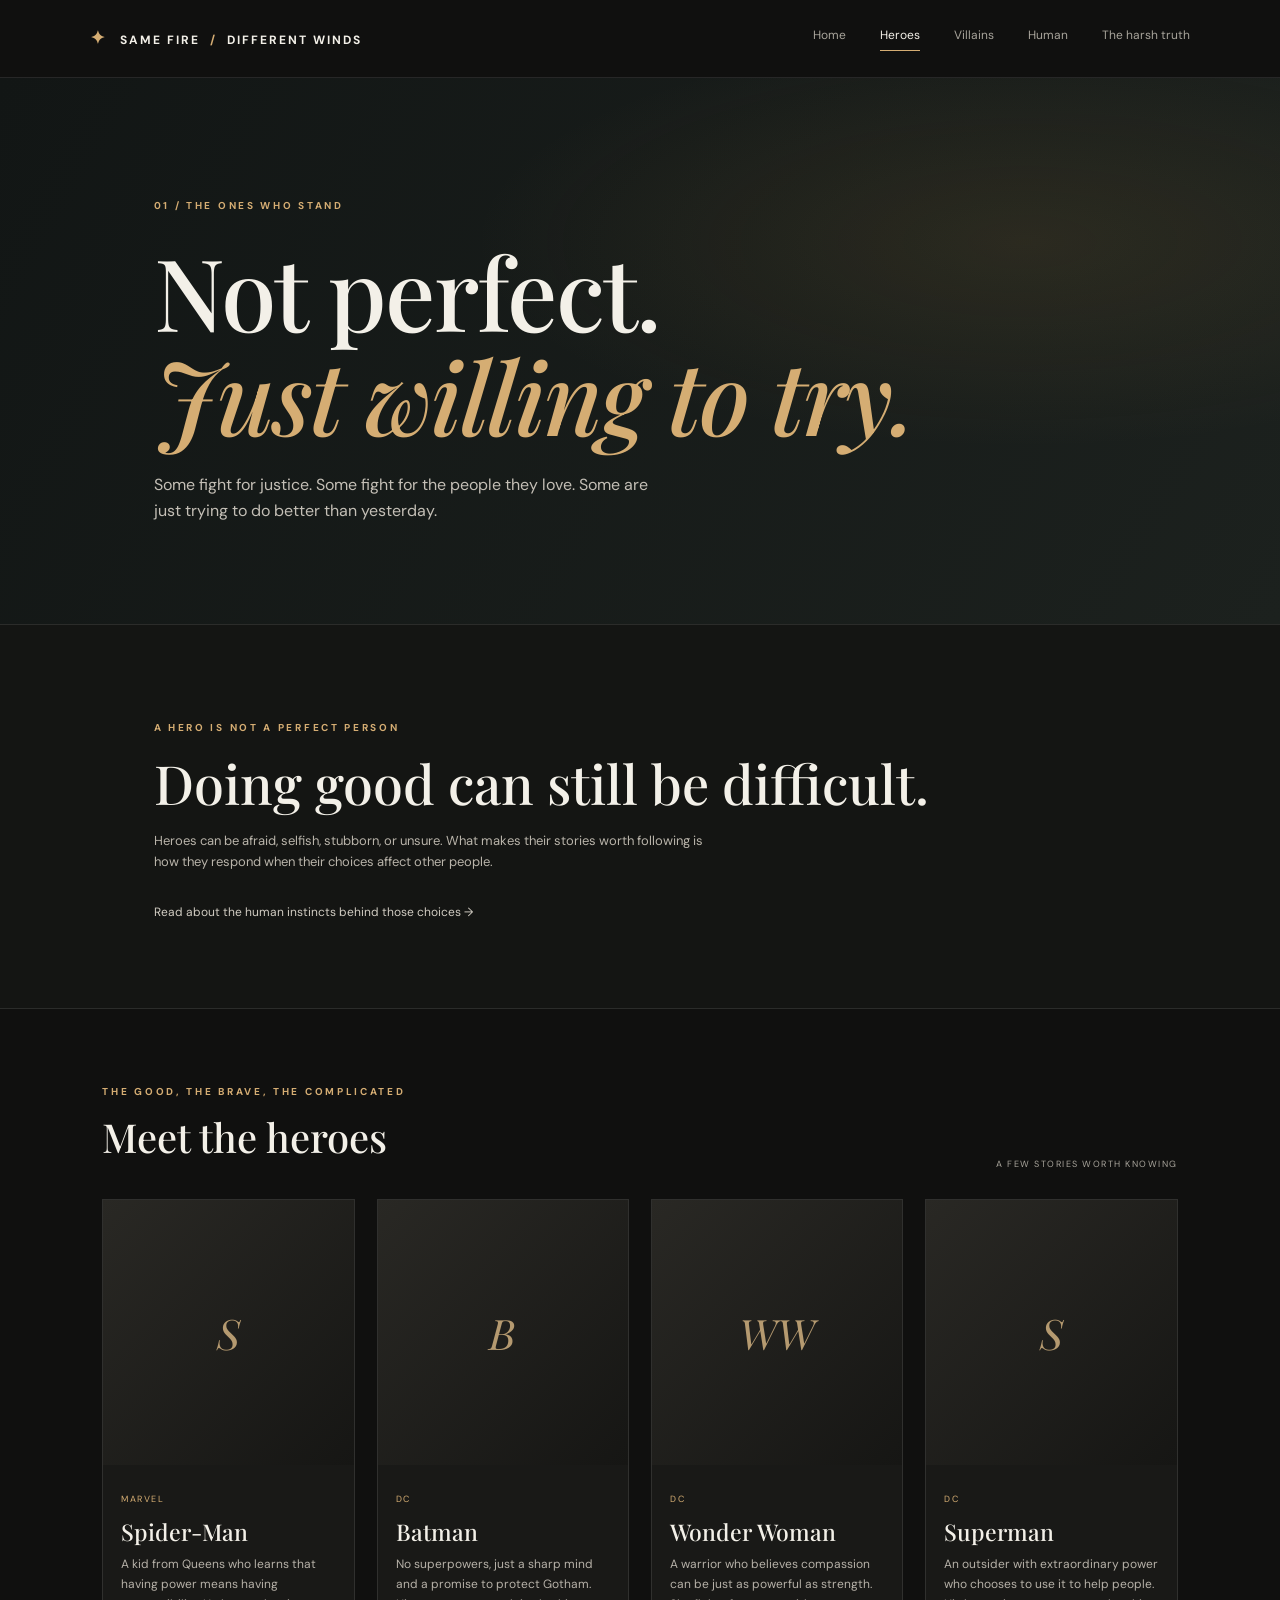
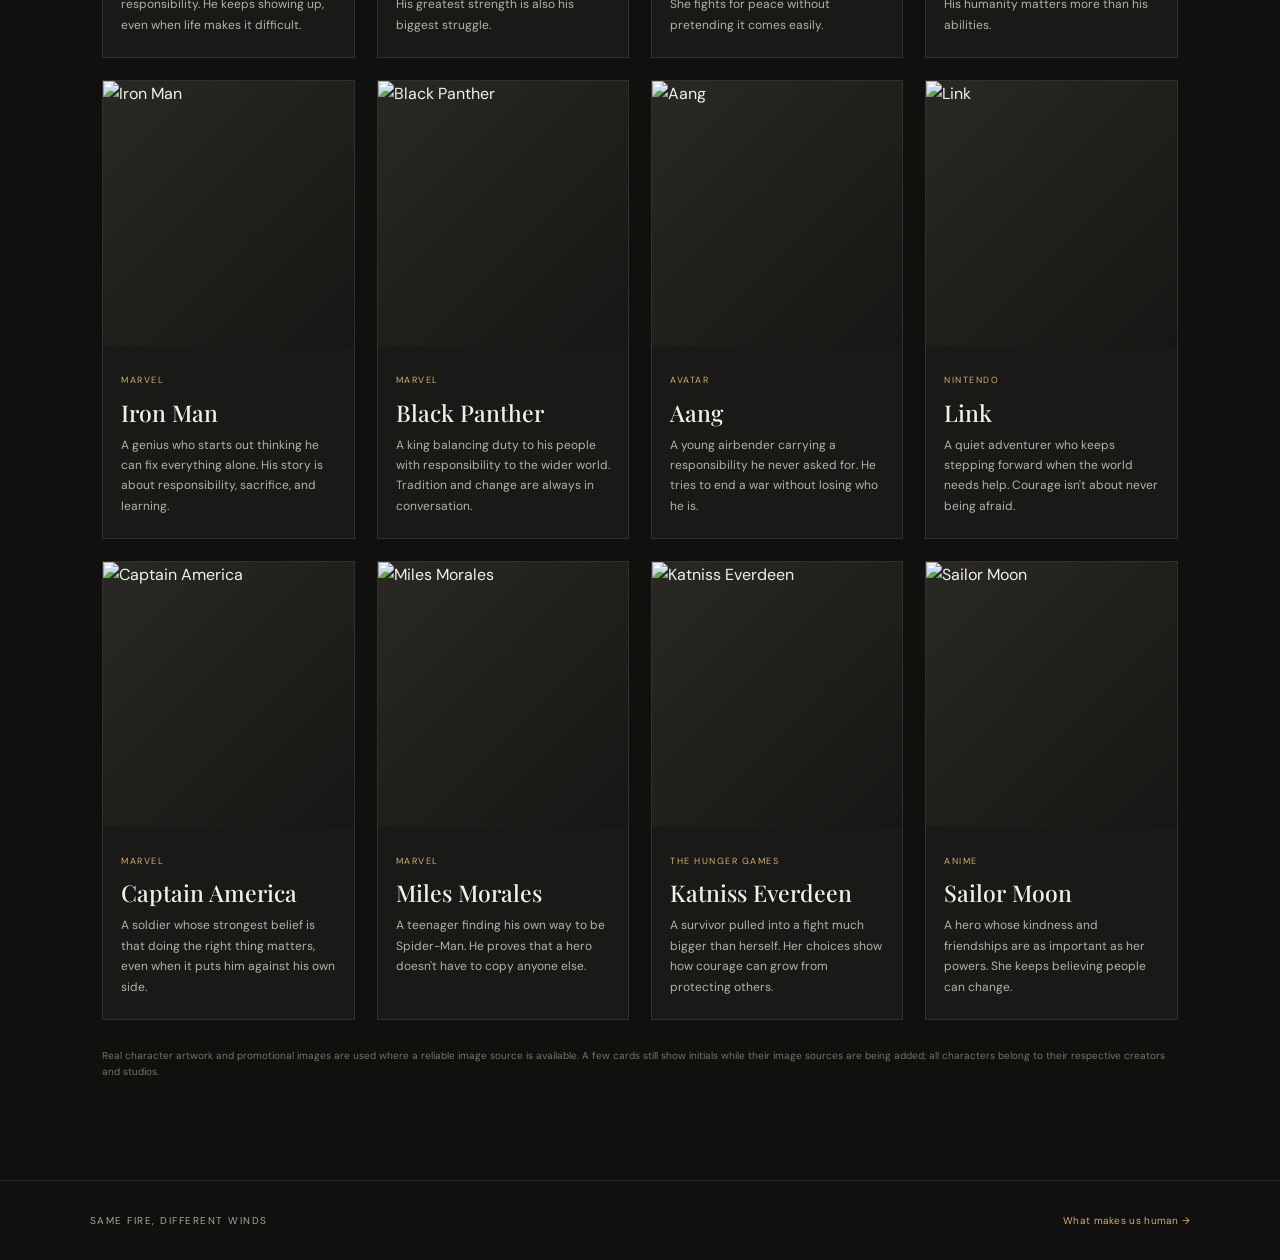
==== commit f181368a: "Clarify real character image sources" ====
--- a/heroes.html
+++ b/heroes.html
@@ -2,5 +2,5 @@
 <html lang="en"><head><meta charset="utf-8"><meta name="viewport" content="width=device-width,initial-scale=1"><meta name="description" content="Meet the heroes and understand what drives them."><title>Heroes — Same Fire, Different Winds</title><link rel="stylesheet" href="styles.css"></head>
 <body><header class="site-header"><a class="brand" href="index.html"><span class="brand-mark">✦</span> SAME FIRE <i> / </i> DIFFERENT WINDS</a><button class="menu-toggle" aria-label="Toggle menu" aria-expanded="false">☰</button><nav class="nav"><a href="index.html">Home</a><a class="active" href="heroes.html">Heroes</a><a href="villains.html">Villains</a><a href="human.html">Human</a><a href="truth.html">The harsh truth</a></nav></header>
 <main><section class="page-hero heroes-theme"><p class="eyebrow">01 / THE ONES WHO STAND</p><h1>Not perfect.<br><em>Just willing to try.</em></h1><p>Some fight for justice. Some fight for the people they love. Some are just trying to do better than yesterday.</p></section><section class="page-intro-note"><p class="eyebrow">A HERO IS NOT A PERFECT PERSON</p><h2>Doing good can still be difficult.</h2><p>Heroes can be afraid, selfish, stubborn, or unsure. What makes their stories worth following is how they respond when their choices affect other people.</p><a class="text-link" href="human.html">Read about the human instincts behind those choices →</a></section>
-<section class="catalog"><div class="catalog-top"><div><p class="eyebrow">THE GOOD, THE BRAVE, THE COMPLICATED</p><h2>Meet the heroes</h2></div><span class="catalog-count">A FEW STORIES WORTH KNOWING</span></div><div class="character-grid" id="hero-grid"></div><p class="image-note">Original stylized portraits created for this site. Characters belong to their respective creators and studios.</p></section></main>
+<section class="catalog"><div class="catalog-top"><div><p class="eyebrow">THE GOOD, THE BRAVE, THE COMPLICATED</p><h2>Meet the heroes</h2></div><span class="catalog-count">A FEW STORIES WORTH KNOWING</span></div><div class="character-grid" id="hero-grid"></div><p class="image-note">Real character artwork and promotional images are used where a reliable image source is available. A few cards still show initials while their image sources are being added; all characters belong to their respective creators and studios.</p></section></main>
 <footer><span>SAME FIRE, DIFFERENT WINDS</span><a href="human.html">What makes us human →</a></footer><script src="script.js"></script></body></html>
--- a/styles.css
+++ b/styles.css
@@ -17,6 +17,9 @@
 .human-ending{text-align:center;padding:65px 25px;background:#1b1915}.human-ending h2{font:500 clamp(30px,4.5vw,48px)/1.3 var(--serif);margin:15px 0 25px}.human-ending>p:not(.eyebrow){margin:12px auto;max-width:680px}.human-ending .btn{margin-top:20px}
 @media(max-width:700px){.human-teaser,.page-intro-note{padding:65px 8vw}.human-hero{padding:85px 8vw 70px}.human-content{padding:55px 7vw 70px}.human-cards,.human-columns{grid-template-columns:1fr;gap:16px}.human-columns article+article{border-left:0;border-top:1px solid var(--line);padding:25px 0 0}.human-feature{padding:35px 7%}}
 
-/* Original 24-panel portrait sprite used by the Heroes and Villains cards */
-.character-image{background-image:url('images/character-art.svg');background-size:600% 400%;background-repeat:no-repeat;background-color:#161614;transition:filter .35s,transform .5s}
-.character-card:hover .character-image{filter:brightness(1.12)}
+
+/* Real character photos and artwork */
+.character-image{height:265px;background:linear-gradient(135deg,#292824,#161614);position:relative;overflow:hidden}
+.character-image img{width:100%;height:100%;object-fit:cover;display:block;filter:saturate(.86);transition:transform .5s}
+.character-card:hover .character-image img{transform:scale(1.04)}
+.image-fallback{height:100%;display:grid;place-items:center;font:italic 42px var(--serif);color:#b59a70}
